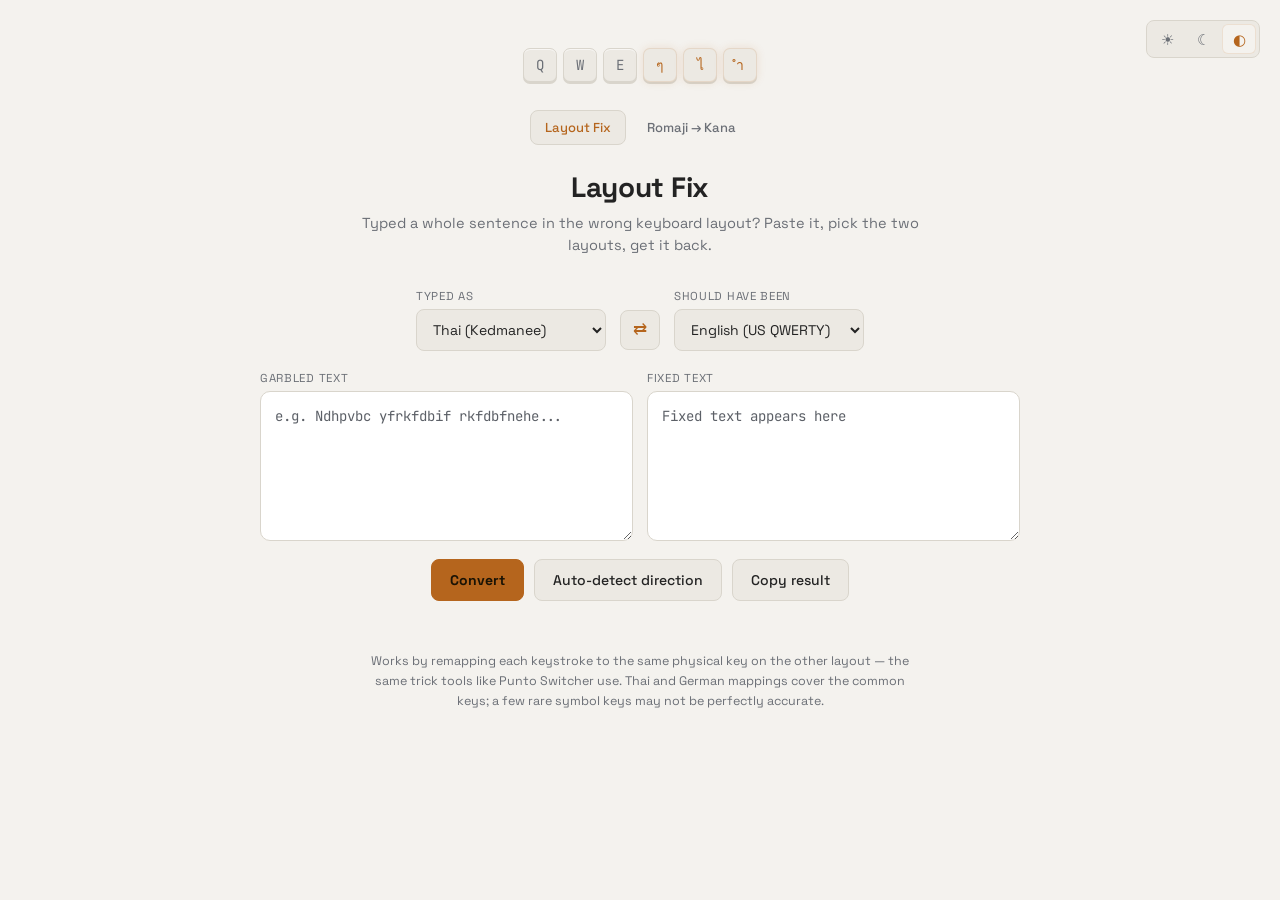
==== index.html @ 3d8aa58a "style: format project files" ====
<!doctype html>
<html lang="en">
  <head>
    <meta charset="UTF-8" />
    <meta name="viewport" content="width=device-width, initial-scale=1.0" />
    <title>Layout Fix — wrong-keyboard-language fixer</title>
    <link rel="stylesheet" href="style.css" />
    <script>
      // Apply saved theme before first paint to avoid a flash of the wrong theme.
      // Full toggle logic (with the light/dark/system control) lives in theme.js.
      (function () {
        var saved = localStorage.getItem("theme");
        if (saved === "light" || saved === "dark") {
          document.documentElement.setAttribute("data-theme", saved);
        }
      })();
    </script>
  </head>
  <body>
    <div class="theme-toggle" role="group" aria-label="Theme">
      <button id="themeLight" title="Light" aria-label="Light theme">☀</button>
      <button id="themeDark" title="Dark" aria-label="Dark theme">☾</button>
      <button id="themeSystem" title="System" aria-label="Match system theme">
        ◐
      </button>
    </div>

    <div class="key-row" aria-hidden="true">
      <span class="cap">Q</span><span class="cap">W</span
      ><span class="cap">E</span> <span class="cap swapped">ๆ</span
      ><span class="cap swapped">ไ</span><span class="cap swapped">ำ</span>
    </div>

    <nav class="tool-nav">
      <a href="index.html" class="active">Layout Fix</a>
      <a href="romaji.html">Romaji → Kana</a>
    </nav>

    <header>
      <h1>Layout Fix</h1>
      <p class="sub">
        Typed a whole sentence in the wrong keyboard layout? Paste it, pick the
        two layouts, get it back.
      </p>
    </header>

    <main>
      <div class="controls">
        <div class="field">
          <label for="fromLayout">Typed as</label>
          <select id="fromLayout"></select>
        </div>

        <button
          id="swapBtn"
          class="icon-btn"
          title="Swap layouts"
          aria-label="Swap layouts"
        >
          ⇄
        </button>

        <div class="field">
          <label for="toLayout">Should have been</label>
          <select id="toLayout"></select>
        </div>
      </div>

      <div class="panes">
        <div class="pane">
          <label for="input">Garbled text</label>
          <textarea
            id="input"
            placeholder="e.g. Ndhpvbc yfrkfdbif rkfdbfnehe..."
            spellcheck="false"
          ></textarea>
        </div>
        <div class="pane">
          <label for="output">Fixed text</label>
          <textarea
            id="output"
            placeholder="Fixed text appears here"
            spellcheck="false"
            readonly
          ></textarea>
        </div>
      </div>

      <div class="actions">
        <button id="convertBtn" class="primary">Convert</button>
        <button id="autoBtn">Auto-detect direction</button>
        <button id="copyBtn">Copy result</button>
      </div>

      <p id="meta" class="meta" role="status"></p>

      <p class="note">
        Works by remapping each keystroke to the same physical key on the other
        layout — the same trick tools like Punto Switcher use. Thai and German
        mappings cover the common keys; a few rare symbol keys may not be
        perfectly accurate.
      </p>
    </main>

    <script src="layouts.js"></script>
    <script src="theme.js"></script>
    <script src="script.js"></script>
  </body>
</html>
---- style.css ----
@import url("https://fonts.googleapis.com/css2?family=Space+Grotesk:wght@500;700&family=JetBrains+Mono:wght@400;500&display=swap");

:root {
  --amber: #ffb454;
  --amber-dim: #ffb45433;
}

/* Dark palette (default) */
:root,
[data-theme="dark"] {
  --bg: #17181a;
  --panel: #202226;
  --key: #2a2d32;
  --key-border: #3a3e45;
  --text: #e8e6e1;
  --text-dim: #9a9ea6;
  --shadow-1: #101113;
  --shadow-2: #3a3e4550;
}

/* Light palette */
[data-theme="light"] {
  --bg: #f4f2ee;
  --panel: #ffffff;
  --key: #ece9e3;
  --key-border: #d9d5cc;
  --text: #232323;
  --text-dim: #6b6f76;
  --amber: #b5651d;
  --amber-dim: #b5651d22;
  --shadow-1: #d9d5cc;
  --shadow-2: #ffffffa0;
}

/* Follow system preference only when the user hasn't chosen explicitly */
@media (prefers-color-scheme: light) {
  :root:not([data-theme="dark"]) {
    --bg: #f4f2ee;
    --panel: #ffffff;
    --key: #ece9e3;
    --key-border: #d9d5cc;
    --text: #232323;
    --text-dim: #6b6f76;
    --amber: #b5651d;
    --amber-dim: #b5651d22;
    --shadow-1: #d9d5cc;
    --shadow-2: #ffffffa0;
  }
}

* {
  box-sizing: border-box;
}

body {
  margin: 0;
  min-height: 100vh;
  background: var(--bg);
  color: var(--text);
  font-family: "Space Grotesk", sans-serif;
  display: flex;
  flex-direction: column;
  align-items: center;
  padding: 48px 20px 64px;
  transition:
    background-color 0.2s ease,
    color 0.2s ease;
}

/* --- signature element: a little keycap row showing a scrambled -> fixed swap --- */
.key-row {
  display: flex;
  gap: 6px;
  margin-bottom: 28px;
}
.cap {
  width: 34px;
  height: 34px;
  border-radius: 7px;
  background: var(--key);
  border: 1px solid var(--key-border);
  display: flex;
  align-items: center;
  justify-content: center;
  font-family: "JetBrains Mono", monospace;
  font-size: 14px;
  color: var(--text-dim);
  box-shadow:
    0 2px 0 var(--shadow-1),
    inset 0 1px 0 var(--shadow-2);
}
.cap.swapped {
  color: var(--amber);
  border-color: var(--amber-dim);
  box-shadow:
    0 0 10px var(--amber-dim),
    0 2px 0 var(--shadow-1);
}

header {
  text-align: center;
  max-width: 560px;
  margin-bottom: 32px;
}
h1 {
  font-size: 28px;
  font-weight: 700;
  margin: 0 0 8px;
  letter-spacing: -0.01em;
}
.sub {
  color: var(--text-dim);
  font-size: 14.5px;
  line-height: 1.5;
  margin: 0;
}

main {
  width: 100%;
  max-width: 760px;
}

.controls {
  display: flex;
  align-items: flex-end;
  justify-content: center;
  gap: 14px;
  margin-bottom: 20px;
  flex-wrap: wrap;
}
.field {
  display: flex;
  flex-direction: column;
  gap: 6px;
  min-width: 190px;
}
.field label {
  font-size: 11.5px;
  text-transform: uppercase;
  letter-spacing: 0.06em;
  color: var(--text-dim);
}
select {
  background: var(--key);
  color: var(--text);
  border: 1px solid var(--key-border);
  border-radius: 8px;
  padding: 10px 12px;
  font-family: "Space Grotesk", sans-serif;
  font-size: 14px;
}
select:focus,
textarea:focus,
button:focus {
  outline: 2px solid var(--amber);
  outline-offset: 2px;
}

.icon-btn {
  width: 40px;
  height: 40px;
  padding: 0;
  line-height: 1;
  border-radius: 8px;
  border: 1px solid var(--key-border);
  background: var(--key);
  color: var(--amber);
  font-size: 17px;
  cursor: pointer;
  margin-bottom: 1px;
  display: flex;
  align-items: center;
  justify-content: center;
}
.icon-btn:hover {
  border-color: var(--amber-dim);
}

.panes {
  display: grid;
  grid-template-columns: 1fr 1fr;
  gap: 14px;
  margin-bottom: 18px;
}
@media (max-width: 620px) {
  .panes {
    grid-template-columns: 1fr;
  }
}
.pane {
  display: flex;
  flex-direction: column;
  gap: 6px;
}
.pane label {
  font-size: 11.5px;
  text-transform: uppercase;
  letter-spacing: 0.06em;
  color: var(--text-dim);
}
textarea {
  width: 100%;
  min-height: 150px;
  resize: vertical;
  background: var(--panel);
  color: var(--text);
  border: 1px solid var(--key-border);
  border-radius: 10px;
  padding: 14px;
  font-family: "JetBrains Mono", monospace;
  font-size: 14px;
  line-height: 1.5;
}
textarea[readonly] {
  color: var(--amber);
}
textarea::placeholder {
  color: #5c6067;
}

.actions {
  display: flex;
  gap: 10px;
  justify-content: center;
  flex-wrap: wrap;
  margin-bottom: 10px;
}
button {
  cursor: pointer;
  border-radius: 8px;
  padding: 11px 18px;
  font-family: "Space Grotesk", sans-serif;
  font-size: 14px;
  font-weight: 500;
  border: 1px solid var(--key-border);
  background: var(--key);
  color: var(--text);
  transition: border-color 0.15s ease;
}
button:hover {
  border-color: var(--amber-dim);
}
button.primary {
  background: var(--amber);
  color: #1a1305;
  border-color: var(--amber);
  font-weight: 700;
}
button.primary:hover {
  filter: brightness(1.05);
}

.meta {
  text-align: center;
  min-height: 18px;
  font-size: 13px;
  color: var(--amber);
  margin: 4px 0 22px;
}

.note {
  text-align: center;
  color: var(--text-dim);
  font-size: 12.5px;
  line-height: 1.6;
  max-width: 560px;
  margin: 0 auto;
}

/* --- theme toggle --- */
.theme-toggle {
  position: fixed;
  top: 20px;
  right: 20px;
  display: flex;
  gap: 2px;
  background: var(--key);
  border: 1px solid var(--key-border);
  border-radius: 8px;
  padding: 3px;
}
.theme-toggle button {
  width: 34px;
  height: 30px;
  padding: 0;
  border: none;
  border-radius: 6px;
  background: transparent;
  color: var(--text-dim);
  font-size: 15px;
  display: flex;
  align-items: center;
  justify-content: center;
  line-height: 1;
}
.theme-toggle button:hover {
  color: var(--text);
  border-color: transparent;
}
.theme-toggle button.active {
  background: var(--bg);
  color: var(--amber);
  box-shadow: inset 0 0 0 1px var(--amber-dim);
}
@media (max-width: 480px) {
  .theme-toggle {
    position: static;
    margin-bottom: 20px;
  }
}

/* --- tool nav --- */
.tool-nav {
  display: flex;
  gap: 6px;
  margin-bottom: 24px;
}
.tool-nav a {
  text-decoration: none;
  color: var(--text-dim);
  font-size: 13px;
  font-weight: 500;
  padding: 8px 14px;
  border-radius: 8px;
  border: 1px solid transparent;
}
.tool-nav a:hover {
  color: var(--text);
}
.tool-nav a.active {
  color: var(--amber);
  background: var(--key);
  border-color: var(--key-border);
}
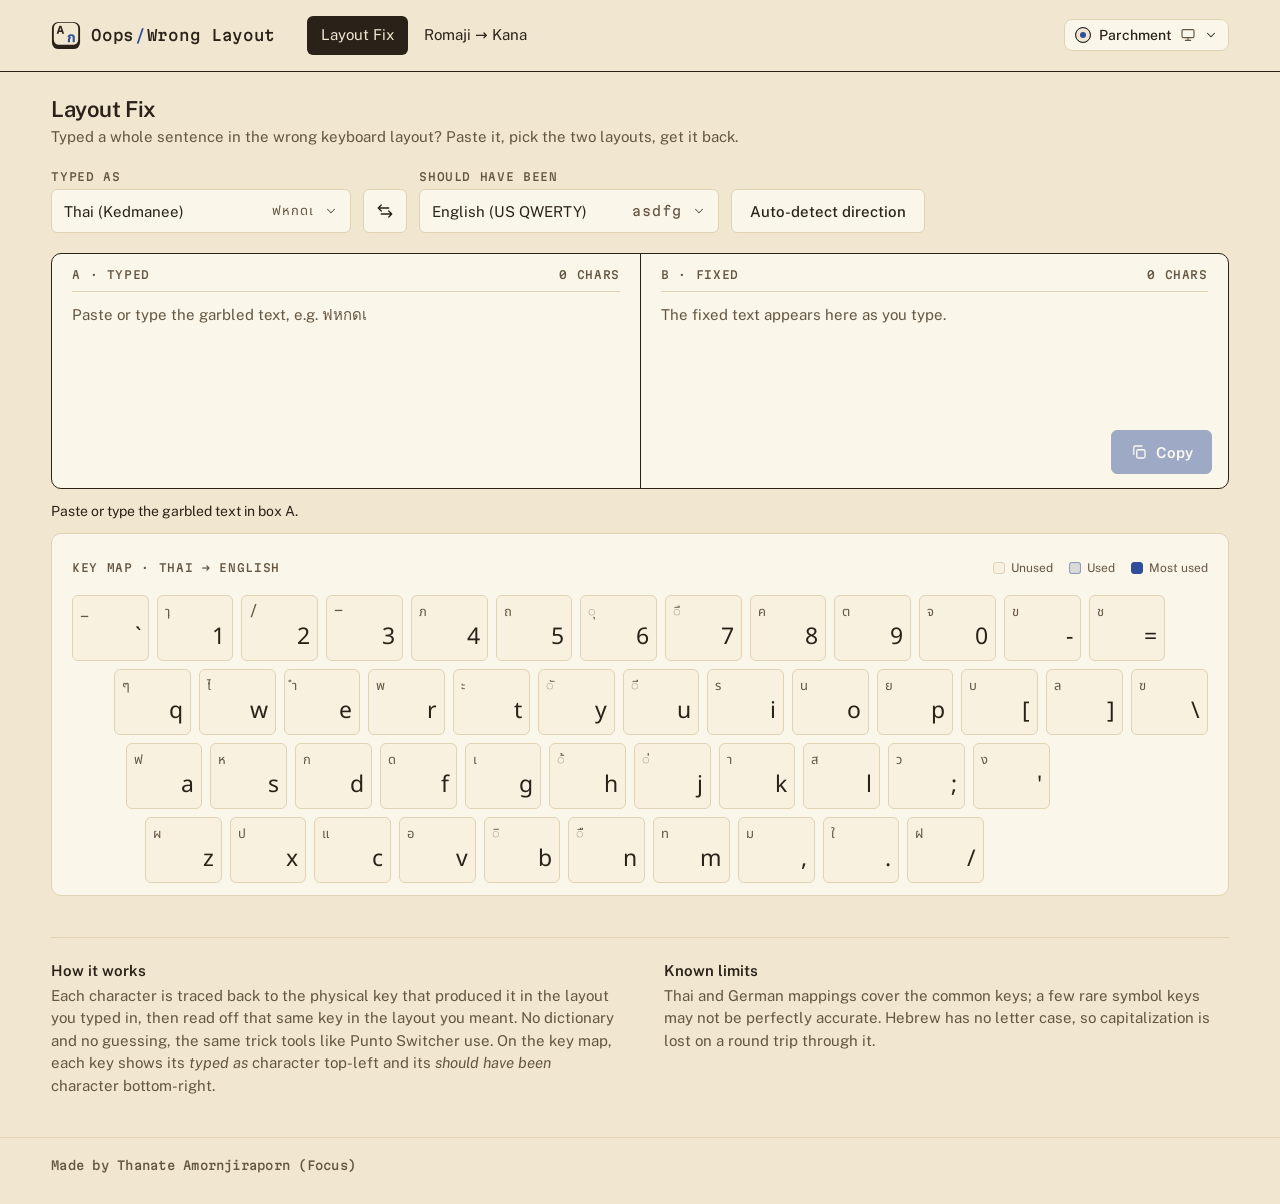
==== commit ae8bf281: "Redesign both tools: typed code table, paper themes, keycap logo Layout Fix and Romaji → Kana get a " ====
--- a/index.html
+++ b/index.html
@@ -3,107 +3,159 @@
   <head>
     <meta charset="UTF-8" />
     <meta name="viewport" content="width=device-width, initial-scale=1.0" />
-    <title>Layout Fix — wrong-keyboard-language fixer</title>
+    <title>Layout Fix — undo text typed in the wrong keyboard layout</title>
+    <meta
+      name="description"
+      content="Paste text typed in the wrong keyboard layout, pick both layouts, and get back what you meant to type."
+    />
+    <meta name="theme-color" content="#f1e7d0" />
+    <link rel="icon" href="icons/favicon.svg" type="image/svg+xml" />
+    <link rel="icon" href="icons/favicon-32.png" sizes="32x32" type="image/png" />
+    <link rel="apple-touch-icon" href="icons/apple-touch-icon.png" />
     <link rel="stylesheet" href="style.css" />
     <script>
-      // Apply saved theme before first paint to avoid a flash of the wrong theme.
-      // Full toggle logic (with the light/dark/system control) lives in theme.js.
+      // Apply the saved paper and mode before first paint; theme.js wires the panel.
       (function () {
-        var saved = localStorage.getItem("theme");
-        if (saved === "light" || saved === "dark") {
-          document.documentElement.setAttribute("data-theme", saved);
-        }
+        var d = document.documentElement;
+        try {
+          var p = localStorage.getItem("paper"),
+            m = localStorage.getItem("mode"),
+            o = localStorage.getItem("theme");
+          if (!p && o) p = { carbon: "carbon", ledger: "ledger", night: "carbon" }[o];
+          if (!m && o) m = { night: "dark", dark: "dark", light: "light" }[o];
+          if (["parchment", "carbon", "ledger", "blueprint", "kraft"].indexOf(p) > -1) d.setAttribute("data-paper", p);
+          var dark = m === "dark" || (m !== "light" && matchMedia("(prefers-color-scheme: dark)").matches);
+          d.setAttribute("data-scheme", dark ? "dark" : "light");
+        } catch (e) {}
       })();
     </script>
   </head>
   <body>
-    <div class="theme-toggle" role="group" aria-label="Theme">
-      <button id="themeLight" title="Light" aria-label="Light theme">☀</button>
-      <button id="themeDark" title="Dark" aria-label="Dark theme">☾</button>
-      <button id="themeSystem" title="System" aria-label="Match system theme">
-        ◐
-      </button>
-    </div>
+    <svg width="0" height="0" style="position: absolute" aria-hidden="true">
+      <symbol id="i-chevron" viewBox="0 0 24 24"><path d="m6 9 6 6 6-6" /></symbol>
+      <symbol id="i-swap" viewBox="0 0 24 24"><path d="M7 4 3 8l4 4M3 8h14M17 20l4-4-4-4M21 16H7" /></symbol>
+      <symbol id="i-copy" viewBox="0 0 24 24"><rect x="9" y="9" width="11" height="11" rx="2" /><path d="M5 15V6a2 2 0 0 1 2-2h9" /></symbol>
+      <symbol id="i-check" viewBox="0 0 24 24"><path d="m5 12.5 4.5 4.5L19 7.5" /></symbol>
+    </svg>
 
-    <div class="key-row" aria-hidden="true">
-      <span class="cap">Q</span><span class="cap">W</span
-      ><span class="cap">E</span> <span class="cap swapped">ๆ</span
-      ><span class="cap swapped">ไ</span><span class="cap swapped">ำ</span>
-    </div>
-
-    <nav class="tool-nav">
-      <a href="index.html" class="active">Layout Fix</a>
-      <a href="romaji.html">Romaji → Kana</a>
-    </nav>
-
-    <header>
-      <h1>Layout Fix</h1>
-      <p class="sub">
-        Typed a whole sentence in the wrong keyboard layout? Paste it, pick the
-        two layouts, get it back.
-      </p>
+    <header class="top">
+      <a class="brand" href="index.html" aria-label="Oops/Wrong Layout home">
+        <svg class="logo" viewBox="0 0 32 32" aria-hidden="true">
+          <rect class="logo-base" x="1" y="2" width="30" height="29" rx="7" />
+          <rect class="logo-top" x="3" y="3" width="26" height="23.5" rx="5.5" />
+          <path class="logo-latin" d="M5.99 14.6 8.97 6.2H11.02L14.01 14.6H12.05L11.43 12.81H8.59L7.96 14.6ZM9.02 11.11H10.97L10 8.1Z" />
+          <path class="logo-script" d="M18.01 23.6V21.1Q18.01 20.16 18.39 19.65Q18.76 19.14 19.45 18.93L19.47 18.87L17.86 18.28V17.9Q17.86 17.16 18.3 16.55Q18.73 15.93 19.58 15.57Q20.42 15.2 21.64 15.2Q22.78 15.2 23.6 15.55Q24.42 15.9 24.88 16.6Q25.34 17.3 25.34 18.36V23.6H23.09V18.49Q23.09 17.75 22.69 17.37Q22.3 17 21.58 17Q20.89 17 20.54 17.29Q20.2 17.58 20.17 18L21.5 18.61L21.34 19.59Q20.8 19.62 20.53 19.98Q20.26 20.34 20.26 20.95V23.6Z" />
+        </svg>
+        <span>Oops<b>/</b>Wrong Layout</span>
+      </a>
+      <nav class="tabs" aria-label="Tools">
+        <a href="index.html" aria-current="page">Layout Fix</a>
+        <a href="romaji.html">Romaji → Kana</a>
+      </nav>
+      <div class="settings">
+        <button id="settingsBtn" class="theme-btn" aria-haspopup="dialog" aria-expanded="false" aria-controls="settingsPanel">
+          <span class="swatch" aria-hidden="true"></span>
+          <span class="theme-name">Parchment</span>
+          <svg class="icon mode-icon" viewBox="0 0 24 24" aria-hidden="true"></svg>
+          <svg class="icon chev" aria-hidden="true"><use href="#i-chevron" /></svg>
+        </button>
+        <div id="settingsPanel" class="settings-panel" role="dialog" aria-label="Display settings" hidden></div>
+      </div>
     </header>
 
     <main>
-      <div class="controls">
+      <div class="intro reveal" style="--r: 0">
+        <h1>Layout Fix</h1>
+        <p>Typed a whole sentence in the wrong keyboard layout? Paste it, pick the two layouts, get it back.</p>
+      </div>
+
+      <div class="controls reveal" style="--r: 1">
         <div class="field">
           <label for="fromLayout">Typed as</label>
-          <select id="fromLayout"></select>
+          <div class="select">
+            <select id="fromLayout"></select>
+            <svg class="icon" aria-hidden="true"><use href="#i-chevron" /></svg>
+          </div>
         </div>
-
-        <button
-          id="swapBtn"
-          class="icon-btn"
-          title="Swap layouts"
-          aria-label="Swap layouts"
-        >
-          ⇄
+        <button id="swapBtn" class="btn icon-only" title="Swap layouts" aria-label="Swap layouts">
+          <svg class="icon" aria-hidden="true"><use href="#i-swap" /></svg>
         </button>
-
         <div class="field">
           <label for="toLayout">Should have been</label>
-          <select id="toLayout"></select>
+          <div class="select">
+            <select id="toLayout"></select>
+            <svg class="icon" aria-hidden="true"><use href="#i-chevron" /></svg>
+          </div>
+        </div>
+        <button id="autoBtn" class="btn push">Auto-detect direction</button>
+      </div>
+
+      <div class="panes reveal" style="--r: 2">
+        <div class="pane">
+          <div class="pane-head">
+            <label for="input">A · Typed</label>
+            <span class="count" id="inCount">0 chars</span>
+          </div>
+          <textarea id="input" class="text-in" placeholder="Paste or type the garbled text" spellcheck="false" autocomplete="off" autocapitalize="off"></textarea>
+        </div>
+        <div class="pane">
+          <div class="pane-head">
+            <span id="outLabel">B · Fixed</span>
+            <span class="count" id="outCount">0 chars</span>
+          </div>
+          <div id="output" class="text-out" role="textbox" aria-readonly="true" aria-multiline="true" aria-labelledby="outLabel" tabindex="0"></div>
+          <div class="copy-wrap">
+            <span class="slip" aria-hidden="true">Copied</span>
+            <button id="copyBtn" class="btn primary" disabled>
+              <svg class="icon i-copy" aria-hidden="true"><use href="#i-copy" /></svg><svg class="icon i-done" aria-hidden="true"><use href="#i-check" /></svg>Copy
+            </button>
+          </div>
         </div>
       </div>
 
-      <div class="panes">
-        <div class="pane">
-          <label for="input">Garbled text</label>
-          <textarea
-            id="input"
-            placeholder="e.g. Ndhpvbc yfrkfdbif rkfdbfnehe..."
-            spellcheck="false"
-          ></textarea>
+      <div class="status" id="status"></div>
+      <p class="sr-only" id="announce" role="status" aria-live="polite"></p>
+
+      <section class="table reveal" style="--r: 3" aria-labelledby="mapTitle">
+        <div class="table-head">
+          <h2 class="label" id="mapTitle">Key map · <span id="mapPair"></span></h2>
+          <div class="legend" aria-hidden="true">
+            <span><i></i>Unused</span>
+            <span><i class="used"></i>Used</span>
+            <span><i class="most"></i>Most used</span>
+          </div>
         </div>
-        <div class="pane">
-          <label for="output">Fixed text</label>
-          <textarea
-            id="output"
-            placeholder="Fixed text appears here"
-            spellcheck="false"
-            readonly
-          ></textarea>
+        <div class="kb" id="keyboard" role="img" aria-label="Keyboard showing which keys your text used"></div>
+      </section>
+
+      <section class="notes reveal" style="--r: 4" aria-label="About this tool">
+        <div>
+          <h2>How it works</h2>
+          <p>
+            Each character is traced back to the physical key that produced it in the layout you typed in, then read off that
+            same key in the layout you meant. No dictionary and no guessing, the same trick tools like Punto Switcher use. On
+            the key map, each key shows its <em>typed as</em> character top-left and its <em>should have been</em> character
+            bottom-right.
+          </p>
         </div>
-      </div>
+        <div>
+          <h2>Known limits</h2>
+          <p>
+            Thai and German mappings cover the common keys; a few rare symbol keys may not be perfectly accurate. Hebrew has
+            no letter case, so capitalization is lost on a round trip through it.
+          </p>
+        </div>
+      </section>
+    </main>
 
-      <div class="actions">
-        <button id="convertBtn" class="primary">Convert</button>
-        <button id="autoBtn">Auto-detect direction</button>
-        <button id="copyBtn">Copy result</button>
-      </div>
-
-      <p id="meta" class="meta" role="status"></p>
-
-      <p class="note">
-        Works by remapping each keystroke to the same physical key on the other
-        layout — the same trick tools like Punto Switcher use. Thai and German
-        mappings cover the common keys; a few rare symbol keys may not be
-        perfectly accurate.
-      </p>
-    </main>
+    <footer class="credit">
+      <span>Made by Thanate Amornjiraporn (Focus)</span>
+    </footer>
 
     <script src="layouts.js"></script>
     <script src="theme.js"></script>
+    <script src="custom-select.js"></script>
+    <script src="typewriter.js"></script>
     <script src="script.js"></script>
   </body>
 </html>
--- a/style.css
+++ b/style.css
@@ -1,334 +1,1361 @@
-@import url("https://fonts.googleapis.com/css2?family=Space+Grotesk:wght@500;700&family=JetBrains+Mono:wght@400;500&display=swap");
-
+@import url("https://fonts.googleapis.com/css2?family=Public+Sans:wght@400;500;600;700&family=Martian+Mono:wght@400;500&family=Noto+Sans+Thai:wght@400;500&family=Noto+Sans+JP:wght@400;500&family=Noto+Sans+Hebrew:wght@400;500&display=swap");
+
+/* ---------- themes ----------
+   Two independent settings, both set on <html> by theme.js (and by the
+   pre-paint script in each page's <head>):
+   data-paper  = parchment | carbon | ledger | blueprint | kraft (the colouring)
+   data-scheme = light | dark (the resolved mode: System follows the OS)
+   With no attributes at all (scripts blocked) the page is Parchment light. */
+:root,
+:root[data-paper="parchment"] {
+  color-scheme: light;
+  --bg: #f1e7d0;
+  --surface: #fbf6ea;
+  --key: #f8f1e0;
+  --ink: #2a2118;
+  --muted: #645641;
+  --line: #e0d2b3;
+  --line-strong: #2a2118;
+  --accent: #2f4f9a;
+  --accent-ink: #ffffff;
+  --warn: #8f4310;
+  --shadow: 42 33 24;
+}
+:root[data-scheme="dark"],
+:root[data-paper="parchment"][data-scheme="dark"] {
+  color-scheme: dark;
+  --bg: #1b1611;
+  --surface: #231d16;
+  --key: #2b241b;
+  --ink: #efe4cc;
+  --muted: #b4a68b;
+  --line: #3a3127;
+  --line-strong: #5c4e3c;
+  --accent: #93abee;
+  --accent-ink: #1b1611;
+  --warn: #f0a35e;
+  --shadow: 0 0 0;
+}
+:root[data-paper="carbon"] {
+  color-scheme: light;
+  --bg: #eceef3;
+  --surface: #ffffff;
+  --key: #f7f8fb;
+  --ink: #161a2b;
+  --muted: #565c73;
+  --line: #d9dce7;
+  --line-strong: #161a2b;
+  --accent: #3d3bd6;
+  --accent-ink: #ffffff;
+  --warn: #8f4310;
+  --shadow: 22 26 43;
+}
+:root[data-paper="carbon"][data-scheme="dark"] {
+  color-scheme: dark;
+  --bg: #111318;
+  --surface: #181b22;
+  --key: #1f232b;
+  --ink: #e8eaf0;
+  --muted: #a0a6b6;
+  --line: #2c313c;
+  --line-strong: #4a5263;
+  --accent: #a3a1ff;
+  --accent-ink: #111318;
+  --warn: #f0a35e;
+  --shadow: 0 0 0;
+}
+:root[data-paper="ledger"] {
+  color-scheme: light;
+  --bg: #e8eeea;
+  --surface: #fbfdfc;
+  --key: #f3f7f5;
+  --ink: #0f2a22;
+  --muted: #4b6057;
+  --line: #d2ddd7;
+  --line-strong: #0f2a22;
+  --accent: #0b7258;
+  --accent-ink: #ffffff;
+  --warn: #8f4310;
+  --shadow: 15 42 34;
+}
+:root[data-paper="ledger"][data-scheme="dark"] {
+  color-scheme: dark;
+  --bg: #0e1915;
+  --surface: #13211c;
+  --key: #192a23;
+  --ink: #e2eee8;
+  --muted: #9cb4a9;
+  --line: #24362e;
+  --line-strong: #3f5a4e;
+  --accent: #55c7a4;
+  --accent-ink: #0e1915;
+  --warn: #f0a35e;
+  --shadow: 0 0 0;
+}
+:root[data-paper="blueprint"] {
+  color-scheme: light;
+  --bg: #e5edf6;
+  --surface: #f7fafd;
+  --key: #eef3f9;
+  --ink: #0f2747;
+  --muted: #475f80;
+  --line: #cbd8e7;
+  --line-strong: #0f2747;
+  --accent: #1d5fd1;
+  --accent-ink: #ffffff;
+  --warn: #8f4310;
+  --shadow: 15 39 71;
+}
+:root[data-paper="blueprint"][data-scheme="dark"] {
+  color-scheme: dark;
+  --bg: #0f2a52;
+  --surface: #13325f;
+  --key: #183a6b;
+  --ink: #eaf2ff;
+  --muted: #a9c1e4;
+  --line: #26497c;
+  --line-strong: #5076ad;
+  --accent: #f4c95d;
+  --accent-ink: #0f2a52;
+  --warn: #ffb38a;
+  --shadow: 0 0 0;
+}
+:root[data-paper="kraft"] {
+  color-scheme: light;
+  --bg: #e2cdaa;
+  --surface: #efe1c7;
+  --key: #e9d7b8;
+  --ink: #2a1c0f;
+  --muted: #5a4630;
+  --line: #cab08a;
+  --line-strong: #2a1c0f;
+  --accent: #165e68;
+  --accent-ink: #ffffff;
+  --warn: #8f4310;
+  --shadow: 42 28 15;
+}
+:root[data-paper="kraft"][data-scheme="dark"] {
+  color-scheme: dark;
+  --bg: #1c140c;
+  --surface: #251b11;
+  --key: #2d2216;
+  --ink: #f0e0c3;
+  --muted: #bba582;
+  --line: #3c2e1f;
+  --line-strong: #5f4a32;
+  --accent: #62bcc6;
+  --accent-ink: #1c140c;
+  --warn: #f0a35e;
+  --shadow: 0 0 0;
+}
+
+:root[data-paper="blueprint"][data-scheme="dark"] {
+  --heat-ink: #eaf2ff;
+}
 :root {
-  --amber: #ffb454;
-  --amber-dim: #ffb45433;
-}
-
-/* Dark palette (default) */
-:root,
-[data-theme="dark"] {
-  --bg: #17181a;
-  --panel: #202226;
-  --key: #2a2d32;
-  --key-border: #3a3e45;
-  --text: #e8e6e1;
-  --text-dim: #9a9ea6;
-  --shadow-1: #101113;
-  --shadow-2: #3a3e4550;
-}
-
-/* Light palette */
-[data-theme="light"] {
-  --bg: #f4f2ee;
-  --panel: #ffffff;
-  --key: #ece9e3;
-  --key-border: #d9d5cc;
-  --text: #232323;
-  --text-dim: #6b6f76;
-  --amber: #b5651d;
-  --amber-dim: #b5651d22;
-  --shadow-1: #d9d5cc;
-  --shadow-2: #ffffffa0;
-}
-
-/* Follow system preference only when the user hasn't chosen explicitly */
-@media (prefers-color-scheme: light) {
-  :root:not([data-theme="dark"]) {
-    --bg: #f4f2ee;
-    --panel: #ffffff;
-    --key: #ece9e3;
-    --key-border: #d9d5cc;
-    --text: #232323;
-    --text-dim: #6b6f76;
-    --amber: #b5651d;
-    --amber-dim: #b5651d22;
-    --shadow-1: #d9d5cc;
-    --shadow-2: #ffffffa0;
-  }
+  --ui: "Public Sans", system-ui, sans-serif;
+  --mono: "Martian Mono", ui-monospace, monospace;
+  --script: "Noto Sans Thai", "Noto Sans JP", "Noto Sans Hebrew";
+  --gutter: clamp(16px, 4vw, 56px);
+  --ease-out: cubic-bezier(0.16, 1, 0.3, 1);
+  --accent-soft: color-mix(in oklab, var(--heat-ink, var(--accent)) 14%, var(--key));
 }
 
 * {
   box-sizing: border-box;
 }
-
+html {
+  background: var(--bg);
+}
 body {
   margin: 0;
   min-height: 100vh;
   background: var(--bg);
-  color: var(--text);
-  font-family: "Space Grotesk", sans-serif;
-  display: flex;
-  flex-direction: column;
+  color: var(--ink);
+  font: 15px/1.5 var(--ui);
+  -webkit-font-smoothing: antialiased;
+}
+::selection {
+  background: var(--accent);
+  color: var(--accent-ink);
+}
+:focus-visible {
+  outline: 2px solid var(--accent);
+  outline-offset: 2px;
+}
+* {
+  scrollbar-color: var(--line-strong) transparent;
+  scrollbar-width: thin;
+}
+.sr-only {
+  position: absolute;
+  width: 1px;
+  height: 1px;
+  overflow: hidden;
+  clip-path: inset(50%);
+  white-space: nowrap;
+}
+svg.icon {
+  width: 18px;
+  height: 18px;
+  fill: none;
+  stroke: currentColor;
+  stroke-width: 1.75;
+  stroke-linecap: round;
+  stroke-linejoin: round;
+  flex: none;
+}
+
+/* ---------- header ---------- */
+.top {
+  display: flex;
   align-items: center;
-  padding: 48px 20px 64px;
-  transition:
-    background-color 0.2s ease,
-    color 0.2s ease;
-}
-
-/* --- signature element: a little keycap row showing a scrambled -> fixed swap --- */
-.key-row {
-  display: flex;
-  gap: 6px;
-  margin-bottom: 28px;
-}
-.cap {
-  width: 34px;
-  height: 34px;
-  border-radius: 7px;
+  gap: 32px;
+  padding: 16px var(--gutter);
+  border-bottom: 1px solid var(--line-strong);
+}
+.brand {
+  display: inline-flex;
+  align-items: center;
+  gap: 10px;
+  font: 500 15px var(--mono);
+  letter-spacing: -0.02em;
+  color: var(--ink);
+  text-decoration: none;
+  white-space: nowrap;
+}
+.brand b {
+  font-weight: 500;
+  color: var(--accent);
+  margin: 0 1px;
+}
+.logo {
+  width: 30px;
+  height: 30px;
+  flex: none;
+}
+.logo-base {
+  fill: var(--ink);
+}
+:root[data-scheme="dark"] .logo-base {
+  fill: var(--line-strong);
+}
+.logo-top {
+  fill: var(--bg);
+  transition: transform 0.25s var(--ease-out);
+}
+.logo-latin {
+  fill: var(--ink);
+}
+.logo-script {
+  fill: var(--accent);
+}
+/* the key in the logo presses when you point at it */
+.brand:hover .logo-top,
+.brand:hover .logo-latin,
+.brand:hover .logo-script {
+  transform: translateY(1.5px);
+}
+.logo-top,
+.logo-latin,
+.logo-script {
+  transition: transform 0.2s var(--ease-out);
+}
+
+.tabs {
+  display: flex;
+  gap: 2px;
+}
+.tabs a {
+  padding: 8px 14px;
+  border-radius: 6px;
+  color: var(--ink);
+  text-decoration: none;
+  white-space: nowrap;
+}
+.tabs a:hover {
   background: var(--key);
-  border: 1px solid var(--key-border);
+}
+.tabs a[aria-current="page"] {
+  background: var(--ink);
+  color: var(--bg);
+}
+
+/* display settings */
+.settings {
+  position: relative;
+  margin-left: auto;
+}
+.theme-btn {
+  display: inline-flex;
+  align-items: center;
+  gap: 8px;
+  padding: 7px 10px 7px 10px;
+  border: 1px solid var(--line);
+  border-radius: 8px;
+  background: var(--surface);
+  color: var(--ink);
+  font: 500 14px var(--ui);
+  cursor: pointer;
+  transition: border-color 0.15s;
+}
+.theme-btn:hover {
+  border-color: var(--line-strong);
+}
+.swatch {
+  width: 16px;
+  height: 16px;
+  flex: none;
+  border-radius: 50%;
+  border: 1px solid var(--line-strong);
+  /* one element, so ring and dot share a centre: the accent fills the disc and
+     a 4px ring of paper colour inside the border leaves a 6px dot */
+  background: var(--accent);
+  box-shadow: inset 0 0 0 4px var(--bg);
+}
+.theme-btn .mode-icon {
+  width: 16px;
+  height: 16px;
+  color: var(--muted);
+}
+.theme-btn .chev {
+  width: 14px;
+  height: 14px;
+  transition: transform 0.25s var(--ease-out);
+}
+.theme-btn[aria-expanded="true"] .chev {
+  transform: rotate(180deg);
+}
+.settings-panel {
+  position: absolute;
+  right: 0;
+  top: calc(100% + 8px);
+  z-index: 20;
+  width: 320px;
+  padding: 14px;
+  display: grid;
+  gap: 16px;
+  background: var(--surface);
+  border: 1px solid var(--line-strong);
+  border-radius: 10px;
+  box-shadow: 0 16px 40px rgb(var(--shadow) / 0.22);
+  transform-origin: top right;
+  animation: pop-in 0.26s var(--ease-out);
+}
+.settings-panel[hidden] {
+  display: none;
+}
+.set-group {
+  display: grid;
+  gap: 8px;
+}
+.mode-switch {
+  display: grid;
+  grid-template-columns: repeat(3, 1fr);
+}
+.mode-switch label {
   display: flex;
   align-items: center;
   justify-content: center;
-  font-family: "JetBrains Mono", monospace;
+  gap: 6px;
+  padding: 8px 6px;
   font-size: 14px;
-  color: var(--text-dim);
-  box-shadow:
-    0 2px 0 var(--shadow-1),
-    inset 0 1px 0 var(--shadow-2);
-}
-.cap.swapped {
-  color: var(--amber);
-  border-color: var(--amber-dim);
-  box-shadow:
-    0 0 10px var(--amber-dim),
-    0 2px 0 var(--shadow-1);
-}
-
-header {
-  text-align: center;
-  max-width: 560px;
-  margin-bottom: 32px;
+}
+.mode-switch .icon {
+  width: 15px;
+  height: 15px;
+}
+.papers {
+  display: grid;
+  gap: 2px;
+}
+.paper {
+  position: relative;
+  display: flex;
+  align-items: center;
+  gap: 12px;
+  padding: 8px 10px;
+  border-radius: 8px;
+  cursor: pointer;
+  transition: background-color 0.15s;
+}
+.paper:hover {
+  background: var(--key);
+}
+.paper input {
+  position: absolute;
+  opacity: 0;
+  inset: 0;
+  margin: 0;
+  cursor: pointer;
+}
+.paper:has(input:focus-visible) {
+  outline: 2px solid var(--accent);
+  outline-offset: -2px;
+}
+.paper-swatch {
+  display: grid;
+  grid-template-columns: 1fr 1fr;
+  width: 40px;
+  height: 28px;
+  flex: none;
+  overflow: hidden;
+  border-radius: 6px;
+  border: 1px solid rgb(var(--shadow) / 0.3);
+}
+.paper-swatch i {
+  position: relative;
+  background: var(--l-bg);
+}
+.paper-swatch i + i {
+  background: var(--d-bg);
+}
+.paper-swatch i::after {
+  content: "";
+  position: absolute;
+  left: 50%;
+  top: 50%;
+  width: 9px;
+  height: 9px;
+  translate: -50% -50%;
+  border-radius: 2px;
+  background: var(--l-ac);
+}
+.paper-swatch i + i::after {
+  background: var(--d-ac);
+}
+.paper-text {
+  display: grid;
+  min-width: 0;
+}
+.paper-name {
+  font: 500 14px var(--ui);
+}
+.paper-note {
+  font: 12px var(--ui);
+  color: var(--muted);
+}
+.paper .check {
+  margin-left: auto;
+  color: var(--accent);
+  opacity: 0;
+  transform: scale(0.6);
+  transition:
+    opacity 0.2s,
+    transform 0.3s var(--ease-out);
+}
+.paper:has(input:checked) {
+  background: var(--key);
+}
+.paper:has(input:checked) .check {
+  opacity: 1;
+  transform: none;
+}
+@keyframes pop-in {
+  from {
+    opacity: 0;
+    transform: translateY(-6px) scale(0.97);
+  }
+}
+/* the theme change wipes in from the control used (theme.js) */
+.theme-vt::view-transition-old(root),
+.theme-vt::view-transition-new(root) {
+  animation: none;
+  mix-blend-mode: normal;
+}
+
+/* ---------- tool ---------- */
+main {
+  padding: 24px var(--gutter) 64px;
+  max-width: 1440px;
+  margin: 0 auto;
+}
+.intro {
+  display: grid;
+  gap: 4px;
+  margin-bottom: 22px;
 }
 h1 {
-  font-size: 28px;
-  font-weight: 700;
-  margin: 0 0 8px;
-  letter-spacing: -0.01em;
-}
-.sub {
-  color: var(--text-dim);
-  font-size: 14.5px;
-  line-height: 1.5;
+  font: 600 22px/1.2 var(--ui);
+  letter-spacing: -0.02em;
   margin: 0;
 }
-
-main {
-  width: 100%;
-  max-width: 760px;
+.intro p {
+  margin: 0;
+  text-wrap: pretty;
+  color: var(--muted);
+  max-width: 100ch;
 }
 
 .controls {
   display: flex;
   align-items: flex-end;
-  justify-content: center;
-  gap: 14px;
+  flex-wrap: wrap;
+  gap: 12px;
   margin-bottom: 20px;
-  flex-wrap: wrap;
 }
 .field {
   display: flex;
   flex-direction: column;
   gap: 6px;
-  min-width: 190px;
-}
+  flex: 1 1 220px;
+  max-width: 300px;
+  min-width: 0;
+}
+.label,
 .field label {
-  font-size: 11.5px;
+  font: 500 11px var(--mono);
+  letter-spacing: 0.06em;
   text-transform: uppercase;
-  letter-spacing: 0.06em;
-  color: var(--text-dim);
-}
-select {
+  color: var(--muted);
+}
+.select {
+  position: relative;
+  container-type: inline-size;
+}
+/* a narrow picker drops the key preview so the layout name fits */
+@container (max-width: 270px) {
+  .select-preview {
+    display: none;
+  }
+}
+.select-btn {
+  display: flex;
+  align-items: center;
+  gap: 10px;
+  width: 100%;
+  height: 44px;
+  padding: 0 12px;
+  font: 15px var(--ui);
+  color: var(--ink);
+  text-align: left;
+  background: var(--surface);
+  border: 1px solid var(--line);
+  border-radius: 6px;
+  cursor: pointer;
+  transition:
+    border-color 0.15s,
+    box-shadow 0.25s var(--ease-out);
+}
+.select-btn:hover,
+.select-btn[aria-expanded="true"] {
+  border-color: var(--line-strong);
+}
+.select-value {
+  flex: 1;
+  min-width: 0;
+  overflow: hidden;
+  text-overflow: ellipsis;
+  white-space: nowrap;
+}
+.select-preview,
+.opt-preview {
+  font: 13px var(--mono), var(--script), sans-serif;
+  color: var(--muted);
+  letter-spacing: 0.08em;
+  white-space: nowrap;
+}
+.select-btn .icon {
+  width: 14px;
+  height: 14px;
+  color: var(--muted);
+  transition: transform 0.25s var(--ease-out);
+}
+.select-btn[aria-expanded="true"] .icon {
+  transform: rotate(180deg);
+}
+.listbox {
+  position: absolute;
+  left: 0;
+  right: 0;
+  top: calc(100% + 6px);
+  z-index: 15;
+  max-height: 340px;
+  overflow: auto;
+  margin: 0;
+  padding: 6px;
+  list-style: none;
+  background: var(--surface);
+  border: 1px solid var(--line-strong);
+  border-radius: 10px;
+  box-shadow: 0 16px 40px rgb(var(--shadow) / 0.2);
+  transform-origin: top center;
+  animation: pop-in 0.22s var(--ease-out);
+}
+.listbox:focus {
+  outline: none;
+}
+.drop-up .listbox {
+  top: auto;
+  bottom: calc(100% + 6px);
+  transform-origin: bottom center;
+}
+.listbox[hidden] {
+  display: none;
+}
+.listbox [role="option"] {
+  display: flex;
+  align-items: center;
+  gap: 10px;
+  padding: 9px 10px;
+  border-radius: 6px;
+  cursor: pointer;
+  /* options drop in one after another */
+  animation: opt-in 0.3s var(--ease-out) backwards;
+}
+.listbox [role="option"]:nth-child(2) { animation-delay: 15ms; }
+.listbox [role="option"]:nth-child(3) { animation-delay: 30ms; }
+.listbox [role="option"]:nth-child(4) { animation-delay: 45ms; }
+.listbox [role="option"]:nth-child(5) { animation-delay: 60ms; }
+.listbox [role="option"]:nth-child(6) { animation-delay: 75ms; }
+.listbox [role="option"]:nth-child(7) { animation-delay: 90ms; }
+.listbox [role="option"]:nth-child(n + 8) { animation-delay: 105ms; }
+@keyframes opt-in {
+  from {
+    opacity: 0;
+    transform: translateY(-4px);
+  }
+}
+.opt-label {
+  flex: 1;
+}
+.listbox .active {
   background: var(--key);
-  color: var(--text);
-  border: 1px solid var(--key-border);
-  border-radius: 8px;
-  padding: 10px 12px;
-  font-family: "Space Grotesk", sans-serif;
-  font-size: 14px;
-}
-select:focus,
-textarea:focus,
-button:focus {
-  outline: 2px solid var(--amber);
-  outline-offset: 2px;
-}
-
-.icon-btn {
-  width: 40px;
-  height: 40px;
-  padding: 0;
-  line-height: 1;
-  border-radius: 8px;
-  border: 1px solid var(--key-border);
-  background: var(--key);
-  color: var(--amber);
-  font-size: 17px;
-  cursor: pointer;
-  margin-bottom: 1px;
-  display: flex;
+}
+.listbox [aria-selected="true"] {
+  font-weight: 600;
+}
+.listbox .check {
+  width: 16px;
+  height: 16px;
+  color: var(--accent);
+  visibility: hidden;
+}
+.listbox [aria-selected="true"] .check {
+  visibility: visible;
+}
+/* Auto-detect swapped the layouts: both pickers flash once */
+.select.flash .select-btn {
+  animation: flash 0.9s var(--ease-out);
+}
+@keyframes flash {
+  0%,
+  100% {
+    box-shadow: 0 0 0 0 transparent;
+  }
+  20% {
+    box-shadow: 0 0 0 3px var(--accent);
+    border-color: var(--accent);
+  }
+}
+
+.btn {
+  display: inline-flex;
   align-items: center;
   justify-content: center;
-}
-.icon-btn:hover {
-  border-color: var(--amber-dim);
-}
-
+  gap: 8px;
+  height: 44px;
+  padding: 0 18px;
+  border: 1px solid var(--line);
+  border-radius: 6px;
+  background: var(--surface);
+  color: var(--ink);
+  font: 500 15px var(--ui);
+  cursor: pointer;
+  transition:
+    border-color 0.15s,
+    background-color 0.15s,
+    transform 0.1s;
+}
+.btn:hover {
+  border-color: var(--line-strong);
+}
+.btn:active {
+  transform: translateY(1px);
+}
+.btn:disabled {
+  opacity: 0.45;
+  cursor: not-allowed;
+  transform: none;
+}
+.btn.icon-only {
+  width: 44px;
+  padding: 0;
+}
+.btn.icon-only .icon {
+  transition: transform 0.35s var(--ease-out);
+}
+.btn.icon-only:hover .icon {
+  transform: rotate(180deg);
+}
+
+
+/* segmented control (romaji output) */
+.field:has(.segmented) {
+  flex: none;
+  max-width: none;
+}
+.segmented {
+  display: inline-flex;
+  padding: 3px;
+  gap: 2px;
+  border: 1px solid var(--line);
+  border-radius: 8px;
+  background: var(--surface);
+}
+.segmented label {
+  position: relative;
+  white-space: nowrap;
+  text-transform: none;
+  letter-spacing: 0;
+  padding: 8px 16px;
+  border-radius: 6px;
+  font: 15px var(--ui);
+  color: var(--ink);
+  cursor: pointer;
+}
+.segmented input {
+  position: absolute;
+  opacity: 0;
+  inset: 0;
+  margin: 0;
+  cursor: pointer;
+}
+.segmented label:has(input:checked) {
+  background: var(--ink);
+  color: var(--bg);
+}
+.segmented label:has(input:focus-visible) {
+  outline: 2px solid var(--accent);
+  outline-offset: 2px;
+}
+
+/* panes: two halves of one ruled frame */
 .panes {
   display: grid;
   grid-template-columns: 1fr 1fr;
-  gap: 14px;
-  margin-bottom: 18px;
-}
-@media (max-width: 620px) {
+  border: 1px solid var(--line-strong);
+  border-radius: 10px;
+  background: var(--surface);
+  overflow: hidden;
+}
+.pane {
+  position: relative;
+  display: flex;
+  flex-direction: column;
+  min-width: 0;
+  padding: 14px 20px 16px;
+}
+.pane + .pane {
+  border-left: 1px solid var(--line-strong);
+}
+.pane-head {
+  display: flex;
+  justify-content: space-between;
+  gap: 12px;
+  padding-bottom: 10px;
+  margin-bottom: 12px;
+  border-bottom: 1px solid var(--line);
+  font: 500 11px var(--mono);
+  letter-spacing: 0.06em;
+  text-transform: uppercase;
+  color: var(--muted);
+}
+.pane-head label {
+  color: inherit;
+}
+.count {
+  font-variant-numeric: tabular-nums;
+}
+.text-in,
+.text-out {
+  flex: 1;
+  width: 100%;
+  min-height: 168px;
+  margin: 0;
+  padding: 0;
+  border: 0;
+  background: transparent;
+  color: var(--ink);
+  font: 22px/1.5 var(--mono), var(--script), sans-serif;
+  letter-spacing: -0.01em;
+  caret-color: var(--accent);
+  white-space: pre-wrap;
+  overflow-wrap: anywhere;
+}
+.text-in {
+  resize: none;
+}
+.text-in:focus,
+.text-out:focus {
+  outline: none;
+}
+.pane:has(:focus-visible) .pane-head {
+  border-bottom-color: var(--accent);
+}
+.text-in::placeholder,
+.text-out .placeholder {
+  color: var(--muted);
+  opacity: 1;
+  font: 15px/1.5 var(--ui);
+  letter-spacing: 0;
+}
+.text-out {
+  position: relative;
+  padding-bottom: 52px;
+  max-height: 340px;
+  overflow: auto;
+}
+/* pinned to the top-left so it lines up with box A's placeholder */
+.text-out .placeholder {
+  position: absolute;
+  top: 0;
+  left: 0;
+}
+.caret {
+  display: inline-block;
+  width: 2px;
+  height: 1.15em;
+  margin-left: 1px;
+  vertical-align: -0.2em;
+  background: var(--accent);
+  opacity: 0;
+}
+.text-out.typing .caret,
+.text-out:focus .caret {
+  opacity: 1;
+}
+.text-out:focus .caret {
+  animation: blink 1.05s steps(1) infinite;
+}
+@keyframes blink {
+  50% {
+    opacity: 0;
+  }
+}
+
+.copy-wrap {
+  position: absolute;
+  right: 16px;
+  bottom: 14px;
+}
+.btn.primary {
+  background: var(--accent);
+  border-color: var(--accent);
+  color: var(--accent-ink);
+  font-weight: 600;
+}
+.btn.primary:hover {
+  background: color-mix(in oklab, var(--accent) 88%, var(--ink));
+}
+/* the "Copied" slip slides up out of the button like paper off the platen */
+.slip {
+  position: absolute;
+  left: 50%;
+  bottom: calc(100% + 6px);
+  translate: -50% 0;
+  padding: 4px 10px;
+  border: 1px solid var(--line-strong);
+  border-radius: 4px;
+  background: var(--surface);
+  color: var(--ink);
+  font: 500 11px var(--mono);
+  letter-spacing: 0.06em;
+  text-transform: uppercase;
+  white-space: nowrap;
+  pointer-events: none;
+  opacity: 0;
+  clip-path: inset(100% 0 0 0);
+}
+.slip.out {
+  animation: slip 1.4s var(--ease-out);
+}
+@keyframes slip {
+  0% {
+    opacity: 1;
+    clip-path: inset(100% 0 0 0);
+    transform: translateY(8px);
+  }
+  25%,
+  75% {
+    opacity: 1;
+    clip-path: inset(0 0 0 0);
+    transform: translateY(0);
+  }
+  100% {
+    opacity: 0;
+    clip-path: inset(0 0 0 0);
+    transform: translateY(-6px);
+  }
+}
+
+/* status row */
+.status {
+  display: flex;
+  flex-wrap: wrap;
+  align-items: baseline;
+  gap: 6px 28px;
+  margin: 14px 0 10px;
+  font: 500 12px var(--mono);
+  letter-spacing: 0.04em;
+  text-transform: uppercase;
+  color: var(--muted);
+  min-height: 20px;
+}
+.status b {
+  font-weight: 500;
+  color: var(--ink);
+  font-variant-numeric: tabular-nums;
+}
+.status .lead b {
+  color: var(--accent);
+}
+.status .warn,
+.status .warn b {
+  color: var(--warn);
+}
+.status .rule {
+  margin-left: auto;
+}
+.status .message {
+  text-transform: none;
+  letter-spacing: 0;
+  font: 14px var(--ui);
+  color: var(--ink);
+}
+
+/* ---------- code table: the keyboard / the kana chart ---------- */
+.table {
+  padding: 18px 20px 12px;
+  border: 1px solid var(--line);
+  border-radius: 10px;
+  background: var(--surface);
+}
+.table-head {
+  display: flex;
+  flex-wrap: wrap;
+  justify-content: space-between;
+  gap: 4px 16px;
+  margin-bottom: 12px;
+}
+.table-head .legend {
+  display: flex;
+  gap: 16px;
+  font: 12px var(--ui);
+  color: var(--muted);
+}
+.table-head .legend span {
+  display: inline-flex;
+  align-items: center;
+  gap: 6px;
+}
+.table-head .legend i {
+  width: 12px;
+  height: 12px;
+  border-radius: 3px;
+  border: 1px solid var(--line);
+  background: var(--key);
+}
+.table-head .legend i.used {
+  background: var(--accent-soft);
+  border-color: color-mix(in oklab, var(--accent) 45%, transparent);
+}
+.table-head .legend i.most {
+  background: var(--accent);
+  border-color: var(--accent);
+}
+
+.table {
+  container-type: inline-size;
+}
+.kb {
+  --gap: 8px;
+  /* the widest row is 13.55 caps (13 keys plus the Tab-row offset) */
+  --cap: clamp(28px, calc((100cqw - 12 * var(--gap)) / 13.55), 84px);
+  display: flex;
+  flex-direction: column;
+  gap: var(--gap);
+}
+.kb-row {
+  display: flex;
+  gap: var(--gap);
+}
+.seg {
+  display: contents;
+}
+.kb-row:nth-child(2) {
+  padding-left: calc(var(--cap) * 0.55);
+}
+.kb-row:nth-child(3) {
+  padding-left: calc(var(--cap) * 0.7);
+}
+.kb-row:nth-child(4) {
+  padding-left: calc(var(--cap) * 0.95);
+}
+.cap {
+  --heat: 0;
+  position: relative;
+  width: var(--cap);
+  height: calc(var(--cap) * 0.86);
+  flex: none;
+  border: 1px solid var(--line);
+  border-radius: 6px;
+  background: color-mix(in oklab, var(--heat-ink, var(--accent)) calc(var(--heat) * 100%), var(--key));
+  color: var(--ink);
+  transition:
+    background-color 0.25s var(--ease-out),
+    border-color 0.25s;
+}
+.cap.used {
+  border-color: color-mix(in oklab, var(--accent) 50%, transparent);
+}
+.cap.hot {
+  background: var(--accent);
+  color: var(--accent-ink);
+  border-color: var(--accent);
+}
+.cap .from,
+.cap .to {
+  position: absolute;
+  line-height: 1;
+}
+.cap .from {
+  left: 7px;
+  top: 6px;
+  font: 400 clamp(10px, calc(var(--cap) * 0.17), 13px) var(--mono), var(--script), sans-serif;
+  color: var(--muted);
+}
+.cap.used .from {
+  color: var(--ink);
+}
+.cap.hot .from {
+  color: inherit;
+}
+.cap .to {
+  right: 7px;
+  bottom: 6px;
+  font: 400 clamp(14px, calc(var(--cap) * 0.3), 24px) var(--script), var(--mono), sans-serif;
+}
+.cap .n {
+  position: absolute;
+  right: 6px;
+  top: 5px;
+  font: 500 10px var(--mono);
+  font-variant-numeric: tabular-nums;
+  opacity: 0.8;
+}
+/* typebar strike: the key dips and rings, once per character typed out */
+.cap.strike {
+  animation: strike 0.24s var(--ease-out);
+}
+@keyframes strike {
+  0% {
+    transform: translateY(0);
+    box-shadow: 0 0 0 0 var(--accent);
+  }
+  30% {
+    transform: translateY(2px);
+    box-shadow:
+      inset 0 2px 0 rgb(var(--shadow) / 0.2),
+      0 0 0 3px var(--accent);
+  }
+  100% {
+    transform: translateY(0);
+    box-shadow: 0 0 0 0 transparent;
+  }
+}
+
+/* kana chart: consonant columns × vowel rows */
+.chart {
+  --cap: 62px;
+  display: grid;
+  grid-template-columns: 28px repeat(16, minmax(0, 1fr));
+  gap: 6px;
+}
+.chart .axis:lang(ja),
+.chart .axis.kana {
+  text-transform: none;
+}
+.chart .axis {
+  display: flex;
+  align-items: center;
+  justify-content: center;
+  font: 500 11px var(--mono);
+  color: var(--muted);
+  text-transform: uppercase;
+}
+.chart .cap {
+  width: auto;
+  height: 50px;
+}
+.chart .gap {
+  border: 1px dashed var(--line);
+  border-radius: 6px;
+}
+
+/* notes */
+.notes {
+  display: grid;
+  grid-template-columns: repeat(auto-fit, minmax(280px, 1fr));
+  gap: 24px 48px;
+  margin-top: 40px;
+  padding-top: 24px;
+  border-top: 1px solid var(--line);
+}
+.notes h2 {
+  font: 600 15px var(--ui);
+  margin: 0 0 6px;
+}
+.notes p {
+  margin: 0;
+  color: var(--muted);
+  max-width: 68ch;
+}
+.notes code {
+  font: 13px var(--mono), var(--script);
+  color: var(--ink);
+}
+
+/* ---------- motion ---------- */
+/* page entrance: sections rise in order, once */
+.reveal {
+  animation: rise 0.7s var(--ease-out) backwards;
+  animation-delay: calc(var(--r, 0) * 70ms);
+}
+@keyframes rise {
+  from {
+    opacity: 0;
+    transform: translateY(14px);
+  }
+}
+/* layout change: legends roll over in a wave, like a split-flap board */
+.kb.roll .cap .from,
+.kb.roll .cap .to {
+  animation: roll 0.5s var(--ease-out) backwards;
+  animation-delay: calc(var(--i, 0) * 22ms);
+}
+@keyframes roll {
+  from {
+    opacity: 0;
+    transform: translateY(-70%) rotateX(80deg);
+  }
+}
+/* swap: the two texts slide past each other */
+.panes.swapping .text-in {
+  animation: from-right 0.5s var(--ease-out);
+}
+.panes.swapping .text-out {
+  animation: from-left 0.5s var(--ease-out);
+}
+@keyframes from-right {
+  from {
+    opacity: 0;
+    transform: translateX(24px);
+  }
+}
+@keyframes from-left {
+  from {
+    opacity: 0;
+    transform: translateX(-24px);
+  }
+}
+/* status counts tick when they change */
+.status.tick b {
+  display: inline-block;
+  animation: tick 0.45s var(--ease-out);
+}
+@keyframes tick {
+  from {
+    opacity: 0;
+    transform: translateY(-6px);
+  }
+}
+/* copy: the icon turns into a check, drawn in */
+.btn .i-done {
+  display: none;
+}
+.btn.done .i-copy {
+  display: none;
+}
+.btn.done .i-done {
+  display: block;
+  stroke-dasharray: 24;
+  animation: draw 0.4s var(--ease-out);
+}
+@keyframes draw {
+  from {
+    stroke-dashoffset: 24;
+  }
+}
+/* cross-page: the active tab glides between the two tools */
+@view-transition {
+  navigation: auto;
+}
+.tabs a[aria-current="page"] {
+  view-transition-name: active-tab;
+}
+.top {
+  position: relative;
+  z-index: 30;
+  view-transition-name: top-bar;
+}
+::view-transition-group(active-tab) {
+  animation-duration: 0.4s;
+  animation-timing-function: cubic-bezier(0.16, 1, 0.3, 1);
+}
+
+/* ---------- footer ---------- */
+.credit {
+  max-width: 1440px;
+  margin: 0 auto;
+  padding: 20px var(--gutter) 32px;
+  border-top: 1px solid var(--line);
+  font: 500 12px var(--mono);
+  letter-spacing: 0.02em;
+  color: var(--muted);
+}
+main {
+  padding-bottom: 40px;
+}
+
+/* ---------- responsive ---------- */
+@media (max-width: 1100px) {
+  .cap .n {
+    display: none;
+  }
+}
+@media (max-width: 720px) {
+  .top {
+    flex-wrap: wrap;
+    gap: 12px 16px;
+  }
+  .tabs {
+    order: 3;
+    width: 100%;
+  }
+  .tabs a {
+    flex: 1;
+    text-align: center;
+    padding: 11px 14px;
+  }
+  .theme-btn {
+    min-height: 44px;
+    padding: 0 12px;
+  }
   .panes {
     grid-template-columns: 1fr;
   }
-}
-.pane {
-  display: flex;
-  flex-direction: column;
-  gap: 6px;
-}
-.pane label {
-  font-size: 11.5px;
-  text-transform: uppercase;
-  letter-spacing: 0.06em;
-  color: var(--text-dim);
-}
-textarea {
-  width: 100%;
-  min-height: 150px;
-  resize: vertical;
-  background: var(--panel);
-  color: var(--text);
-  border: 1px solid var(--key-border);
-  border-radius: 10px;
-  padding: 14px;
-  font-family: "JetBrains Mono", monospace;
-  font-size: 14px;
-  line-height: 1.5;
-}
-textarea[readonly] {
-  color: var(--amber);
-}
-textarea::placeholder {
-  color: #5c6067;
-}
-
-.actions {
-  display: flex;
-  gap: 10px;
-  justify-content: center;
-  flex-wrap: wrap;
-  margin-bottom: 10px;
-}
-button {
-  cursor: pointer;
-  border-radius: 8px;
-  padding: 11px 18px;
-  font-family: "Space Grotesk", sans-serif;
-  font-size: 14px;
-  font-weight: 500;
-  border: 1px solid var(--key-border);
-  background: var(--key);
-  color: var(--text);
-  transition: border-color 0.15s ease;
-}
-button:hover {
-  border-color: var(--amber-dim);
-}
-button.primary {
-  background: var(--amber);
-  color: #1a1305;
-  border-color: var(--amber);
-  font-weight: 700;
-}
-button.primary:hover {
-  filter: brightness(1.05);
-}
-
-.meta {
-  text-align: center;
-  min-height: 18px;
-  font-size: 13px;
-  color: var(--amber);
-  margin: 4px 0 22px;
-}
-
-.note {
-  text-align: center;
-  color: var(--text-dim);
-  font-size: 12.5px;
-  line-height: 1.6;
-  max-width: 560px;
-  margin: 0 auto;
-}
-
-/* --- theme toggle --- */
-.theme-toggle {
-  position: fixed;
-  top: 20px;
-  right: 20px;
-  display: flex;
-  gap: 2px;
-  background: var(--key);
-  border: 1px solid var(--key-border);
-  border-radius: 8px;
-  padding: 3px;
-}
-.theme-toggle button {
-  width: 34px;
-  height: 30px;
-  padding: 0;
-  border: none;
-  border-radius: 6px;
-  background: transparent;
-  color: var(--text-dim);
-  font-size: 15px;
-  display: flex;
-  align-items: center;
-  justify-content: center;
-  line-height: 1;
-}
-.theme-toggle button:hover {
-  color: var(--text);
-  border-color: transparent;
-}
-.theme-toggle button.active {
-  background: var(--bg);
-  color: var(--amber);
-  box-shadow: inset 0 0 0 1px var(--amber-dim);
+  .pane + .pane {
+    border-left: 0;
+    border-top: 1px solid var(--line-strong);
+  }
+  .text-in,
+  .text-out {
+    min-height: 120px;
+    font-size: 19px;
+  }
+  .controls .field {
+    flex: 1 1 100%;
+    max-width: none;
+  }
+  .controls .push {
+    flex: 1;
+  }
+  .status .rule {
+    margin-left: 0;
+  }
+  .table {
+    padding: 14px 12px 10px;
+  }
+  .chart {
+    grid-template-columns: 20px repeat(16, minmax(0, 1fr));
+    gap: 3px;
+  }
+  .chart .cap {
+    height: 40px;
+  }
+  .chart .cap .from {
+    display: none;
+  }
+  .chart .cap .to {
+    right: 50%;
+    translate: 50% 0;
+    bottom: 50%;
+    transform: translateY(50%);
+    font-size: 13px;
+  }
 }
 @media (max-width: 480px) {
-  .theme-toggle {
-    position: static;
-    margin-bottom: 20px;
-  }
-}
-
-/* --- tool nav --- */
-.tool-nav {
-  display: flex;
-  gap: 6px;
-  margin-bottom: 24px;
-}
-.tool-nav a {
-  text-decoration: none;
-  color: var(--text-dim);
-  font-size: 13px;
-  font-weight: 500;
-  padding: 8px 14px;
-  border-radius: 8px;
-  border: 1px solid transparent;
-}
-.tool-nav a:hover {
-  color: var(--text);
-}
-.tool-nav a.active {
-  color: var(--amber);
-  background: var(--key);
-  border-color: var(--key-border);
-}
+  .theme-btn .theme-name {
+    display: none;
+  }
+}
+@media (max-width: 620px) {
+  /* the keyboard splits into a left and a right half-board, stacked */
+  .kb {
+    --gap: 5px;
+    --cap: calc((100cqw - 6 * var(--gap)) / 7.05);
+    display: grid;
+  }
+  .kb-row {
+    display: contents;
+  }
+  .seg {
+    display: flex;
+    gap: var(--gap);
+    padding-left: 0 !important;
+  }
+  .seg.l {
+    order: 1;
+  }
+  .seg.r {
+    order: 2;
+  }
+  .kb-row:first-child .seg.r {
+    margin-top: 12px;
+    padding-top: 12px;
+    border-top: 1px dashed var(--line);
+  }
+  .kb-row:nth-child(n + 2) .seg.l {
+    padding-left: calc(var(--cap) * 0.5) !important;
+  }
+  .controls .field:has(select) {
+    flex: 1 1 100%;
+    max-width: none;
+  }
+  .controls .field:has(#toLayout) {
+    order: 1;
+  }
+  .controls #swapBtn {
+    order: 2;
+  }
+  .controls .push {
+    order: 3;
+  }
+  .field:has(.segmented) {
+    flex: 1 1 100%;
+    max-width: none;
+  }
+  .segmented {
+    width: 100%;
+  }
+  .segmented label {
+    flex: 1;
+    text-align: center;
+    padding: 8px 6px;
+  }
+}
+
+@media (prefers-reduced-motion: reduce) {
+  @view-transition {
+    navigation: none;
+  }
+  *,
+  *::before,
+  *::after {
+    animation-duration: 0.01ms !important;
+    animation-delay: 0s !important;
+    animation-iteration-count: 1 !important;
+    transition-duration: 0.01ms !important;
+  }
+}
